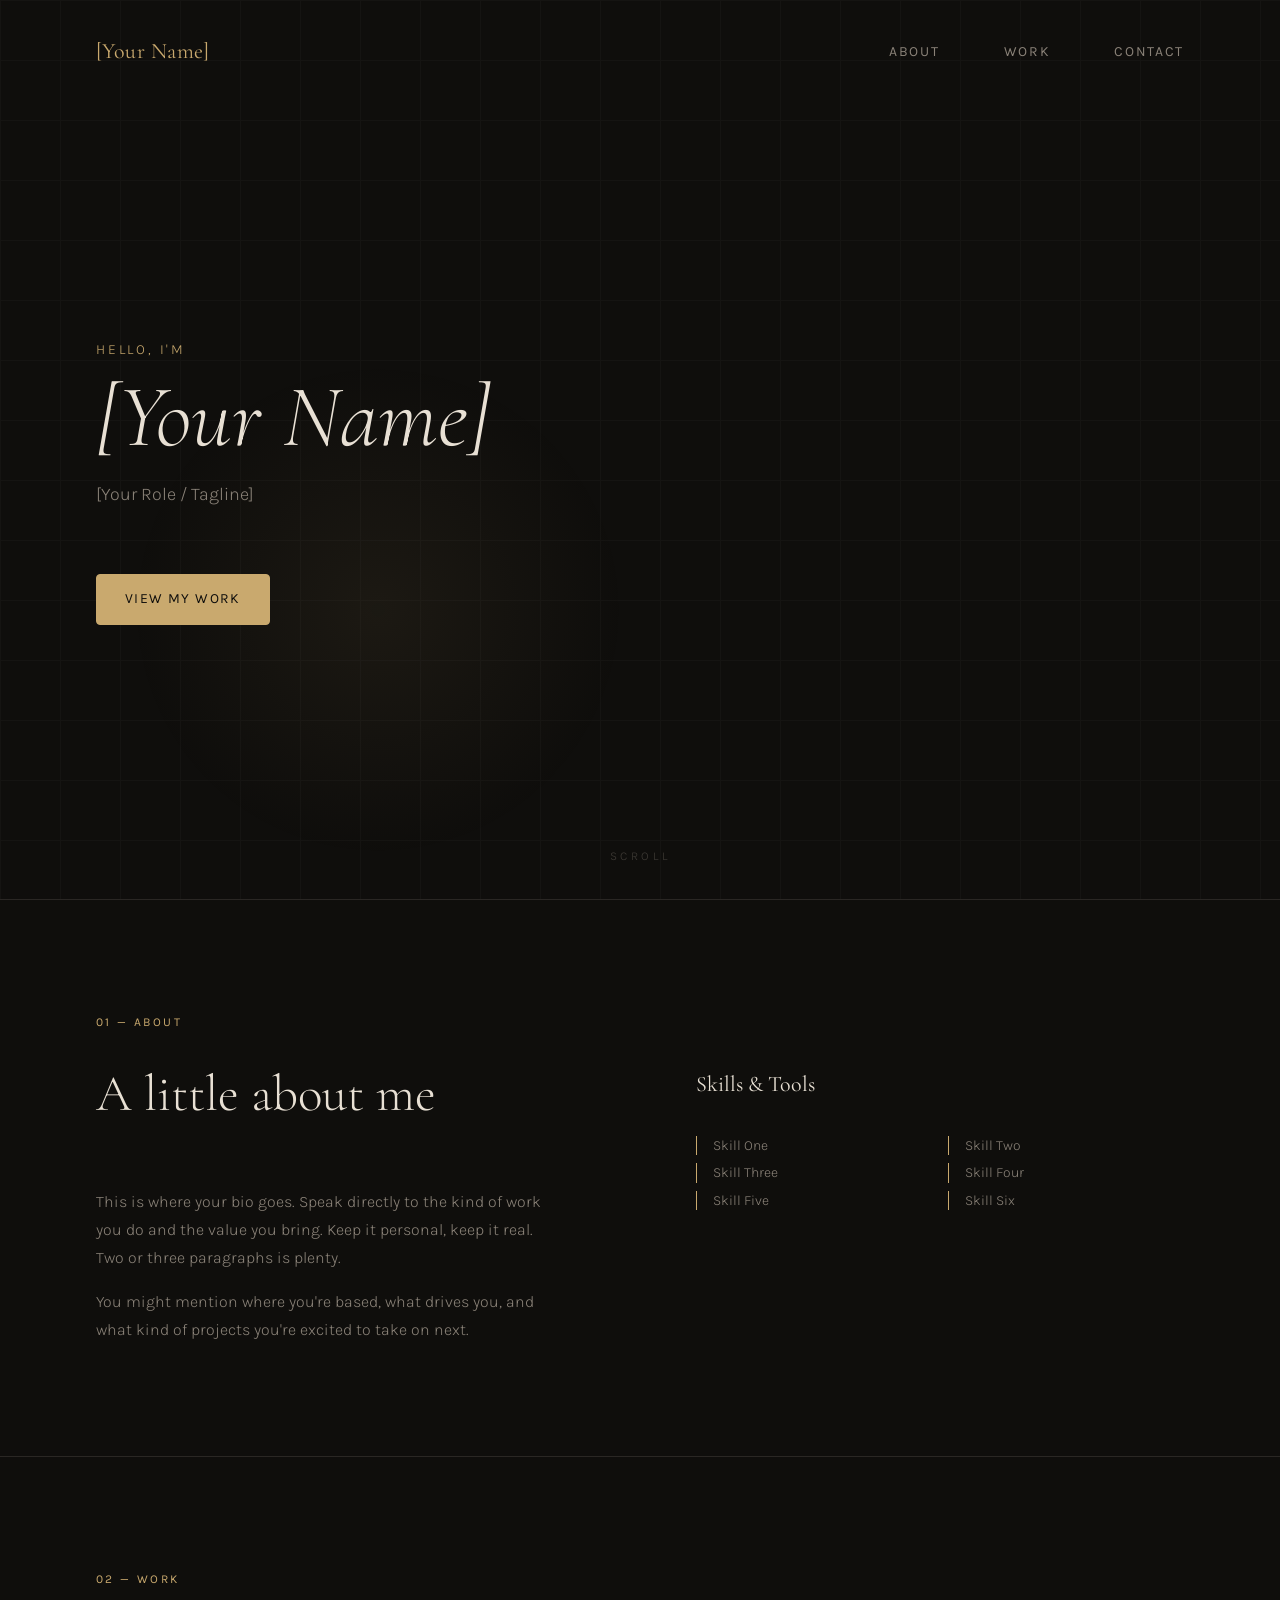
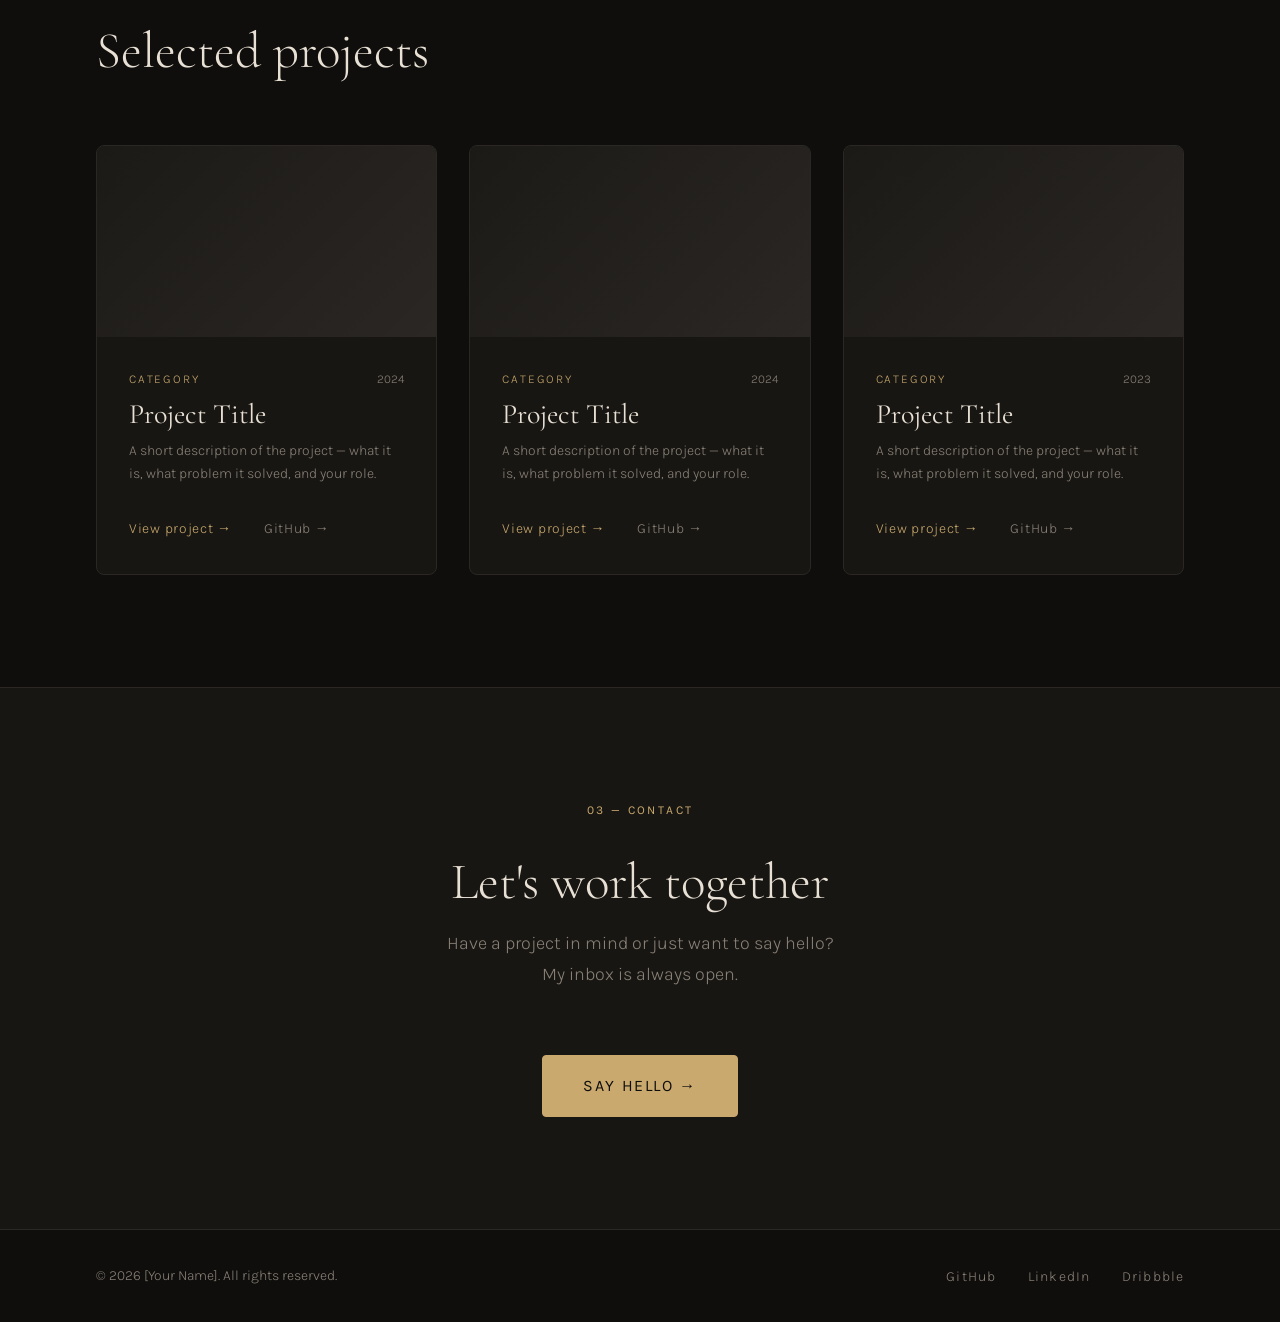
==== index.html @ 5c5981af "added pages" ====
<!DOCTYPE html>
<html lang="en">
<head>
  <meta charset="UTF-8" />
  <meta name="viewport" content="width=device-width, initial-scale=1.0" />
  <meta name="description" content="Portfolio of [Your Name] — [Your Role]" />
  <title>[Your Name] — Portfolio</title>

  <!-- Fonts -->
  <link rel="preconnect" href="https://fonts.googleapis.com" />
  <link rel="preconnect" href="https://fonts.gstatic.com" crossorigin />
  <link href="https://fonts.googleapis.com/css2?family=Cormorant+Garamond:ital,wght@0,300;0,400;0,600;1,300;1,400&family=Karla:wght@300;400;500&display=swap" rel="stylesheet" />

  <link rel="stylesheet" href="style.css" />
</head>

<body>

  <!-- ===================== NAVIGATION ===================== -->
  <header class="site-header" id="top">
    <nav class="nav container">
      <a href="#top" class="nav__logo">[Your Name]</a>
      <ul class="nav__links">
        <li><a href="#about">About</a></li>
        <li><a href="#work">Work</a></li>
        <li><a href="#contact">Contact</a></li>
      </ul>
    </nav>
  </header>

  <main>

    <!-- ===================== HERO ===================== -->
    <section class="hero" id="hero">
      <div class="container hero__inner">
        <p class="hero__eyebrow">Hello, I'm</p>
        <h1 class="hero__name">[Your Name]</h1>
        <p class="hero__role">[Your Role / Tagline]</p>
        <a href="#work" class="btn">View my work</a>
      </div>
      <div class="hero__scroll-hint" aria-hidden="true">scroll</div>
    </section>

    <!-- ===================== ABOUT ===================== -->
    <section class="section about" id="about">
      <div class="container about__inner">
        <div class="section__label">01 — About</div>
        <div class="about__content">
          <div class="about__text">
            <h2 class="section__heading">A little about me</h2>
            <p>
              This is where your bio goes. Speak directly to the kind of work you do and the value you bring.
              Keep it personal, keep it real. Two or three paragraphs is plenty.
            </p>
            <p>
              You might mention where you're based, what drives you, and what kind of projects you're
              excited to take on next.
            </p>
          </div>
          <div class="about__skills">
            <h3 class="about__skills-heading">Skills &amp; Tools</h3>
            <ul class="skills-list">
              <li>Skill One</li>
              <li>Skill Two</li>
              <li>Skill Three</li>
              <li>Skill Four</li>
              <li>Skill Five</li>
              <li>Skill Six</li>
            </ul>
          </div>
        </div>
      </div>
    </section>

    <!-- ===================== WORK ===================== -->
    <section class="section work" id="work">
      <div class="container">
        <div class="section__label">02 — Work</div>
        <h2 class="section__heading">Selected projects</h2>

        <div class="projects-grid">

          <!-- Project Card — repeat as needed -->
          <article class="project-card">
            <div class="project-card__image">
              <!-- Replace with <img src="..." alt="..." /> -->
              <div class="project-card__image-placeholder"></div>
            </div>
            <div class="project-card__body">
              <div class="project-card__meta">
                <span class="project-card__category">Category</span>
                <span class="project-card__year">2024</span>
              </div>
              <h3 class="project-card__title">Project Title</h3>
              <p class="project-card__desc">
                A short description of the project — what it is, what problem it solved, and your role.
              </p>
              <div class="project-card__links">
                <a href="#" class="project-card__link">View project →</a>
                <a href="#" class="project-card__link project-card__link--ghost">GitHub →</a>
              </div>
            </div>
          </article>

          <article class="project-card">
            <div class="project-card__image">
              <div class="project-card__image-placeholder"></div>
            </div>
            <div class="project-card__body">
              <div class="project-card__meta">
                <span class="project-card__category">Category</span>
                <span class="project-card__year">2024</span>
              </div>
              <h3 class="project-card__title">Project Title</h3>
              <p class="project-card__desc">
                A short description of the project — what it is, what problem it solved, and your role.
              </p>
              <div class="project-card__links">
                <a href="#" class="project-card__link">View project →</a>
                <a href="#" class="project-card__link project-card__link--ghost">GitHub →</a>
              </div>
            </div>
          </article>

          <article class="project-card">
            <div class="project-card__image">
              <div class="project-card__image-placeholder"></div>
            </div>
            <div class="project-card__body">
              <div class="project-card__meta">
                <span class="project-card__category">Category</span>
                <span class="project-card__year">2023</span>
              </div>
              <h3 class="project-card__title">Project Title</h3>
              <p class="project-card__desc">
                A short description of the project — what it is, what problem it solved, and your role.
              </p>
              <div class="project-card__links">
                <a href="#" class="project-card__link">View project →</a>
                <a href="#" class="project-card__link project-card__link--ghost">GitHub →</a>
              </div>
            </div>
          </article>

        </div>
      </div>
    </section>

    <!-- ===================== CONTACT ===================== -->
    <section class="section contact" id="contact">
      <div class="container contact__inner">
        <div class="section__label">03 — Contact</div>
        <h2 class="section__heading contact__heading">Let's work together</h2>
        <p class="contact__sub">
          Have a project in mind or just want to say hello?
          My inbox is always open.
        </p>
        <a href="mailto:you@example.com" class="btn btn--large">Say hello →</a>
      </div>
    </section>

  </main>

  <!-- ===================== FOOTER ===================== -->
  <footer class="footer">
    <div class="container footer__inner">
      <p class="footer__copy">© <span id="year"></span> [Your Name]. All rights reserved.</p>
      <ul class="footer__socials">
        <li><a href="#" target="_blank" rel="noopener">GitHub</a></li>
        <li><a href="#" target="_blank" rel="noopener">LinkedIn</a></li>
        <li><a href="#" target="_blank" rel="noopener">Dribbble</a></li>
      </ul>
    </div>
  </footer>

  <script>
    // Auto-update copyright year
    document.getElementById('year').textContent = new Date().getFullYear();

    // Scroll-based header shrink
    const header = document.querySelector('.site-header');
    window.addEventListener('scroll', () => {
      header.classList.toggle('site-header--scrolled', window.scrollY > 60);
    });

    // Fade-in on scroll (Intersection Observer)
    const fadeEls = document.querySelectorAll('.project-card, .about__content, .contact__inner');
    const observer = new IntersectionObserver((entries) => {
      entries.forEach(entry => {
        if (entry.isIntersecting) {
          entry.target.classList.add('is-visible');
          observer.unobserve(entry.target);
        }
      });
    }, { threshold: 0.12 });
    fadeEls.forEach(el => observer.observe(el));
  </script>

</body>
</html>
---- style.css ----
/* ============================================================
   PORTFOLIO BOILERPLATE — style.css
   Aesthetic: Editorial / Refined — Cormorant + Karla
   ============================================================ */

/* ── Design Tokens ─────────────────────────────────────────── */
:root {
  /* Colors */
  --color-bg:         #0f0e0c;
  --color-surface:    #181612;
  --color-border:     #2a2724;
  --color-text:       #e8e0d4;
  --color-muted:      #8a8278;
  --color-accent:     #c9a96e;        /* warm gold */
  --color-accent-dim: rgba(201,169,110,.15);

  /* Typography */
  --font-display:  'Cormorant Garamond', Georgia, serif;
  --font-body:     'Karla', 'Helvetica Neue', sans-serif;

  --size-xs:   0.75rem;   /*  12px */
  --size-sm:   0.875rem;  /*  14px */
  --size-base: 1rem;      /*  16px */
  --size-md:   1.125rem;  /*  18px */
  --size-lg:   1.375rem;  /*  22px */
  --size-xl:   1.75rem;   /*  28px */
  --size-2xl:  2.5rem;    /*  40px */
  --size-3xl:  3.75rem;   /*  60px */
  --size-4xl:  5.5rem;    /*  88px */

  /* Spacing */
  --space-xs:  0.5rem;
  --space-sm:  1rem;
  --space-md:  2rem;
  --space-lg:  4rem;
  --space-xl:  7rem;
  --space-2xl: 11rem;

  /* Layout */
  --container: 68rem;
  --radius:    4px;

  /* Motion */
  --ease-out:    cubic-bezier(0.16, 1, 0.3, 1);
  --transition:  0.3s var(--ease-out);
}

/* ── Reset ──────────────────────────────────────────────────── */
*, *::before, *::after { box-sizing: border-box; margin: 0; padding: 0; }

html {
  scroll-behavior: smooth;
  font-size: 16px;
}

body {
  background-color: var(--color-bg);
  color: var(--color-text);
  font-family: var(--font-body);
  font-size: var(--size-base);
  font-weight: 300;
  line-height: 1.75;
  -webkit-font-smoothing: antialiased;
}

img, video { display: block; max-width: 100%; }
a { color: inherit; text-decoration: none; }
ul, ol { list-style: none; }
button { cursor: pointer; font: inherit; border: none; background: none; }

/* ── Utility ────────────────────────────────────────────────── */
.container {
  width: min(var(--container), 100% - 3rem);
  margin-inline: auto;
}

/* ── Fade-in animation (JS adds .is-visible) ────────────────── */
.project-card,
.about__content,
.contact__inner {
  opacity: 0;
  transform: translateY(28px);
  transition: opacity 0.7s var(--ease-out), transform 0.7s var(--ease-out);
}
.project-card.is-visible,
.about__content.is-visible,
.contact__inner.is-visible {
  opacity: 1;
  transform: none;
}
.project-card:nth-child(2) { transition-delay: 0.1s; }
.project-card:nth-child(3) { transition-delay: 0.2s; }


/* ══════════════════════════════════════════════════════════════
   NAVIGATION
══════════════════════════════════════════════════════════════ */
.site-header {
  position: fixed;
  top: 0;
  left: 0;
  right: 0;
  z-index: 100;
  padding-block: var(--space-md);
  transition: padding var(--transition), background var(--transition),
              border-bottom var(--transition);
}

.site-header--scrolled {
  padding-block: var(--space-sm);
  background: rgba(15, 14, 12, 0.88);
  backdrop-filter: blur(12px);
  border-bottom: 1px solid var(--color-border);
}

.nav {
  display: flex;
  align-items: center;
  justify-content: space-between;
}

.nav__logo {
  font-family: var(--font-display);
  font-size: var(--size-lg);
  font-weight: 400;
  letter-spacing: 0.02em;
  color: var(--color-accent);
  transition: opacity var(--transition);
}
.nav__logo:hover { opacity: 0.7; }

.nav__links {
  display: flex;
  gap: var(--space-lg);
}

.nav__links a {
  font-size: var(--size-sm);
  font-weight: 400;
  letter-spacing: 0.12em;
  text-transform: uppercase;
  color: var(--color-muted);
  position: relative;
  transition: color var(--transition);
}
.nav__links a::after {
  content: '';
  position: absolute;
  bottom: -3px;
  left: 0;
  width: 0;
  height: 1px;
  background: var(--color-accent);
  transition: width var(--transition);
}
.nav__links a:hover { color: var(--color-text); }
.nav__links a:hover::after { width: 100%; }


/* ══════════════════════════════════════════════════════════════
   BUTTONS
══════════════════════════════════════════════════════════════ */
.btn {
  display: inline-block;
  padding: 0.75rem 1.75rem;
  font-family: var(--font-body);
  font-size: var(--size-sm);
  font-weight: 400;
  letter-spacing: 0.1em;
  text-transform: uppercase;
  color: var(--color-bg);
  background: var(--color-accent);
  border: 1px solid var(--color-accent);
  border-radius: var(--radius);
  transition: background var(--transition), color var(--transition),
              transform var(--transition);
}
.btn:hover {
  background: transparent;
  color: var(--color-accent);
  transform: translateY(-2px);
}

.btn--large {
  padding: 1rem 2.5rem;
  font-size: var(--size-base);
}


/* ══════════════════════════════════════════════════════════════
   SECTION SHARED STYLES
══════════════════════════════════════════════════════════════ */
.section {
  padding-block: var(--space-xl);
}

.section__label {
  font-size: var(--size-xs);
  font-weight: 400;
  letter-spacing: 0.2em;
  text-transform: uppercase;
  color: var(--color-accent);
  margin-bottom: var(--space-md);
}

.section__heading {
  font-family: var(--font-display);
  font-size: clamp(var(--size-2xl), 4vw, var(--size-3xl));
  font-weight: 300;
  line-height: 1.15;
  color: var(--color-text);
  margin-bottom: var(--space-lg);
}


/* ══════════════════════════════════════════════════════════════
   HERO
══════════════════════════════════════════════════════════════ */
.hero {
  min-height: 100dvh;
  display: flex;
  align-items: center;
  position: relative;
  padding-block: var(--space-2xl) var(--space-xl);
  border-bottom: 1px solid var(--color-border);
  overflow: hidden;
}

/* Subtle grid texture */
.hero::before {
  content: '';
  position: absolute;
  inset: 0;
  background-image:
    linear-gradient(var(--color-border) 1px, transparent 1px),
    linear-gradient(90deg, var(--color-border) 1px, transparent 1px);
  background-size: 60px 60px;
  opacity: 0.25;
  pointer-events: none;
}

/* Glow behind name */
.hero::after {
  content: '';
  position: absolute;
  top: 40%;
  left: 10%;
  width: 500px;
  height: 500px;
  background: radial-gradient(circle, rgba(201,169,110,.07) 0%, transparent 70%);
  pointer-events: none;
}

.hero__inner {
  position: relative;
  z-index: 1;
  animation: heroFadeIn 1.1s var(--ease-out) both;
}

@keyframes heroFadeIn {
  from { opacity: 0; transform: translateY(40px); }
  to   { opacity: 1; transform: none; }
}

.hero__eyebrow {
  font-size: var(--size-sm);
  letter-spacing: 0.2em;
  text-transform: uppercase;
  color: var(--color-accent);
  margin-bottom: var(--space-xs);
  animation: heroFadeIn 1s 0.1s var(--ease-out) both;
}

.hero__name {
  font-family: var(--font-display);
  font-size: clamp(var(--size-3xl), 9vw, var(--size-4xl));
  font-weight: 300;
  font-style: italic;
  line-height: 1.05;
  color: var(--color-text);
  margin-bottom: var(--space-sm);
  animation: heroFadeIn 1s 0.2s var(--ease-out) both;
}

.hero__role {
  font-size: var(--size-md);
  font-weight: 300;
  color: var(--color-muted);
  max-width: 38ch;
  margin-bottom: var(--space-lg);
  animation: heroFadeIn 1s 0.35s var(--ease-out) both;
}

.hero .btn {
  animation: heroFadeIn 1s 0.5s var(--ease-out) both;
}

.hero__scroll-hint {
  position: absolute;
  bottom: var(--space-md);
  left: 50%;
  transform: translateX(-50%);
  font-size: var(--size-xs);
  letter-spacing: 0.3em;
  text-transform: uppercase;
  color: var(--color-muted);
  animation: scrollBounce 2s 1.5s ease-in-out infinite both;
}
@keyframes scrollBounce {
  0%, 100% { opacity: 0.4; transform: translateX(-50%) translateY(0); }
  50%       { opacity: 1;   transform: translateX(-50%) translateY(6px); }
}


/* ══════════════════════════════════════════════════════════════
   ABOUT
══════════════════════════════════════════════════════════════ */
.about {
  border-bottom: 1px solid var(--color-border);
}

/*.about__inner {}*/

.about__content {
  display: grid;
  grid-template-columns: 1fr 1fr;
  gap: var(--space-lg) var(--space-xl);
  align-items: start;
}

.about__text p {
  color: var(--color-muted);
  margin-bottom: var(--space-sm);
  max-width: 52ch;
}
.about__text p:last-child { margin-bottom: 0; }

.about__skills-heading {
  font-family: var(--font-display);
  font-size: var(--size-lg);
  font-weight: 400;
  color: var(--color-text);
  margin-bottom: var(--space-md);
}

.skills-list {
  display: grid;
  grid-template-columns: 1fr 1fr;
  gap: var(--space-xs) var(--space-sm);
}

.skills-list li {
  font-size: var(--size-sm);
  color: var(--color-muted);
  padding-left: var(--space-sm);
  border-left: 1px solid var(--color-accent);
  line-height: 1.4;
}


/* ══════════════════════════════════════════════════════════════
   WORK / PROJECTS
══════════════════════════════════════════════════════════════ */
.work {
  border-bottom: 1px solid var(--color-border);
}

.projects-grid {
  display: grid;
  grid-template-columns: repeat(auto-fill, minmax(min(100%, 20rem), 1fr));
  gap: var(--space-md);
}

.project-card {
  background: var(--color-surface);
  border: 1px solid var(--color-border);
  border-radius: calc(var(--radius) * 2);
  overflow: hidden;
  transition: border-color var(--transition), transform var(--transition);
}
.project-card:hover {
  border-color: var(--color-accent);
  transform: translateY(-4px);
}

.project-card__image {
  overflow: hidden;
  aspect-ratio: 16 / 9;
}

.project-card__image img {
  width: 100%;
  height: 100%;
  object-fit: cover;
  transition: transform 0.6s var(--ease-out);
}
.project-card:hover .project-card__image img { transform: scale(1.04); }

.project-card__image-placeholder {
  width: 100%;
  height: 100%;
  background: linear-gradient(135deg, #1c1a17, #2a2724);
  display: flex;
  align-items: center;
  justify-content: center;
}

.project-card__body {
  padding: var(--space-md);
}

.project-card__meta {
  display: flex;
  justify-content: space-between;
  align-items: center;
  margin-bottom: var(--space-xs);
}

.project-card__category {
  font-size: var(--size-xs);
  letter-spacing: 0.15em;
  text-transform: uppercase;
  color: var(--color-accent);
}

.project-card__year {
  font-size: var(--size-xs);
  color: var(--color-muted);
}

.project-card__title {
  font-family: var(--font-display);
  font-size: var(--size-xl);
  font-weight: 400;
  line-height: 1.2;
  color: var(--color-text);
  margin-bottom: var(--space-xs);
}

.project-card__desc {
  font-size: var(--size-sm);
  color: var(--color-muted);
  margin-bottom: var(--space-md);
  line-height: 1.65;
}

.project-card__links {
  display: flex;
  gap: var(--space-md);
}

.project-card__link {
  font-size: var(--size-sm);
  letter-spacing: 0.05em;
  color: var(--color-accent);
  transition: opacity var(--transition);
}
.project-card__link:hover { opacity: 0.65; }

.project-card__link--ghost {
  color: var(--color-muted);
}


/* ══════════════════════════════════════════════════════════════
   CONTACT
══════════════════════════════════════════════════════════════ */
.contact {
  text-align: center;
  background: var(--color-surface);
  border-bottom: 1px solid var(--color-border);
}

/*.contact__inner {}*/

.contact__heading {
  margin-bottom: var(--space-sm);
}

.contact__sub {
  font-size: var(--size-md);
  color: var(--color-muted);
  max-width: 40ch;
  margin-inline: auto;
  margin-bottom: var(--space-lg);
}


/* ══════════════════════════════════════════════════════════════
   FOOTER
══════════════════════════════════════════════════════════════ */
.footer {
  padding-block: var(--space-md);
}

.footer__inner {
  display: flex;
  align-items: center;
  justify-content: space-between;
  gap: var(--space-md);
}

.footer__copy {
  font-size: var(--size-sm);
  color: var(--color-muted);
}

.footer__socials {
  display: flex;
  gap: var(--space-md);
}

.footer__socials a {
  font-size: var(--size-sm);
  color: var(--color-muted);
  letter-spacing: 0.08em;
  transition: color var(--transition);
}
.footer__socials a:hover { color: var(--color-accent); }


/* ══════════════════════════════════════════════════════════════
   RESPONSIVE
══════════════════════════════════════════════════════════════ */
@media (max-width: 768px) {
  :root {
    --space-xl:  4rem;
    --space-2xl: 7rem;
  }

  .nav__links { gap: var(--space-md); }

  .about__content { grid-template-columns: 1fr; }

  .footer__inner { flex-direction: column; text-align: center; }
}

@media (max-width: 480px) {
  .nav__links {
    gap: var(--space-sm);
  }
  .nav__links a { letter-spacing: 0.08em; }
  .skills-list { grid-template-columns: 1fr; }
}
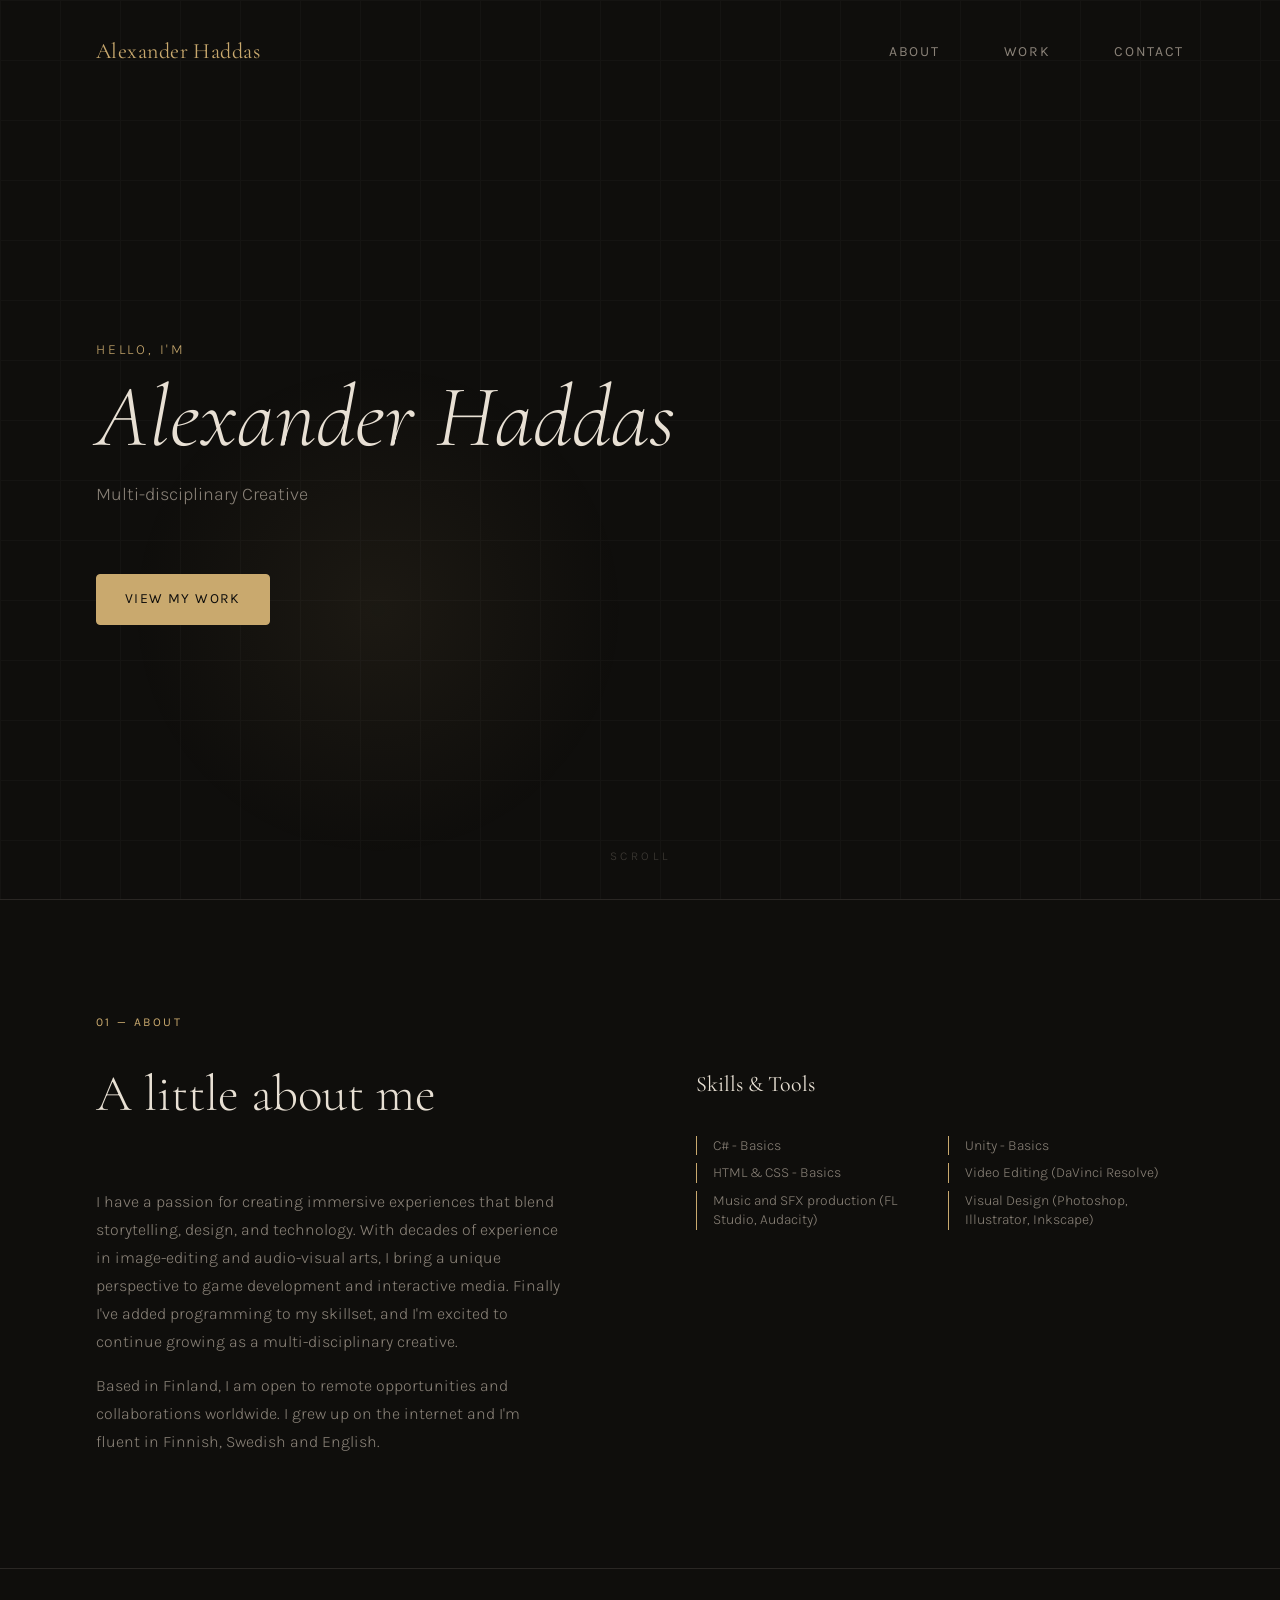
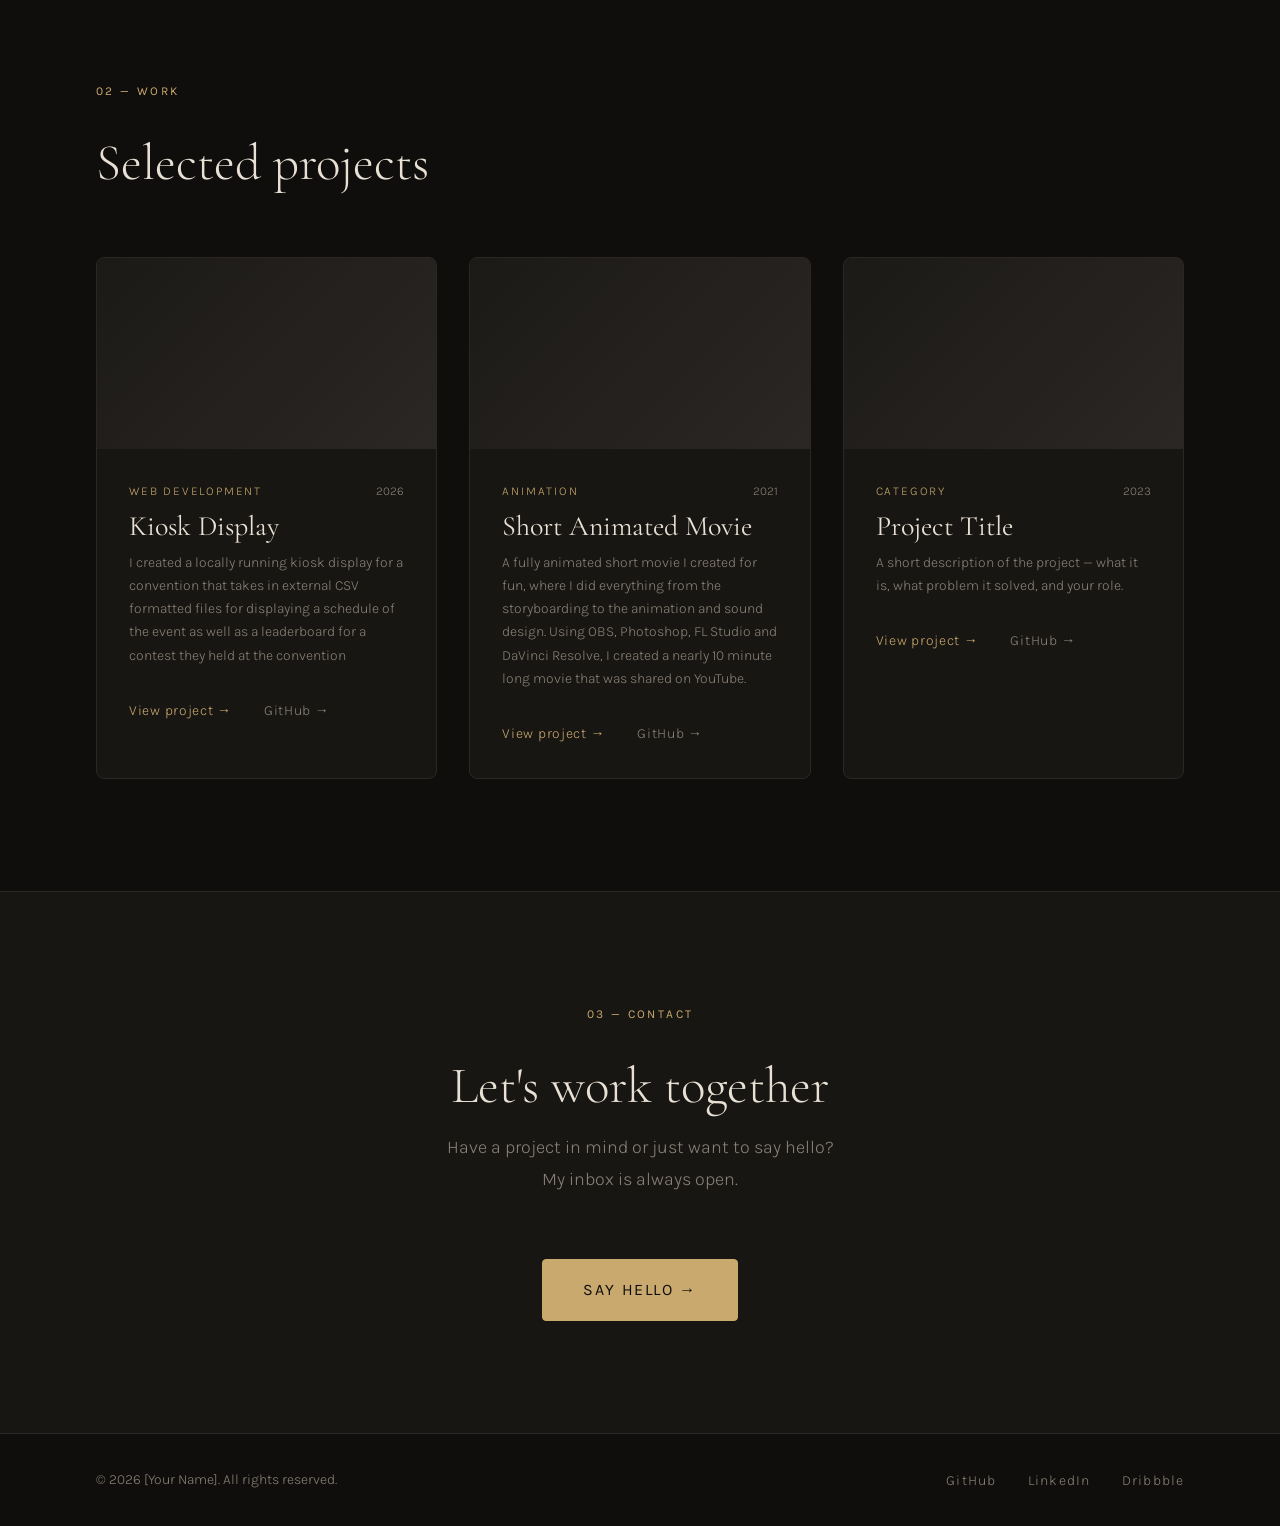
==== commit 20225dd4: "Update index.html" ====
--- a/index.html
+++ b/index.html
@@ -3,8 +3,8 @@
 <head>
   <meta charset="UTF-8" />
   <meta name="viewport" content="width=device-width, initial-scale=1.0" />
-  <meta name="description" content="Portfolio of [Your Name] — [Your Role]" />
-  <title>[Your Name] — Portfolio</title>
+  <meta name="description" content="Portfolio of Alexander Haddas" />
+  <title>Alexander Haddas — Portfolio</title>
 
   <!-- Fonts -->
   <link rel="preconnect" href="https://fonts.googleapis.com" />
@@ -19,7 +19,7 @@
   <!-- ===================== NAVIGATION ===================== -->
   <header class="site-header" id="top">
     <nav class="nav container">
-      <a href="#top" class="nav__logo">[Your Name]</a>
+      <a href="#top" class="nav__logo">Alexander Haddas</a>
       <ul class="nav__links">
         <li><a href="#about">About</a></li>
         <li><a href="#work">Work</a></li>
@@ -34,8 +34,8 @@
     <section class="hero" id="hero">
       <div class="container hero__inner">
         <p class="hero__eyebrow">Hello, I'm</p>
-        <h1 class="hero__name">[Your Name]</h1>
-        <p class="hero__role">[Your Role / Tagline]</p>
+        <h1 class="hero__name">Alexander Haddas</h1>
+        <p class="hero__role">Multi-disciplinary Creative</p>
         <a href="#work" class="btn">View my work</a>
       </div>
       <div class="hero__scroll-hint" aria-hidden="true">scroll</div>
@@ -49,23 +49,22 @@
           <div class="about__text">
             <h2 class="section__heading">A little about me</h2>
             <p>
-              This is where your bio goes. Speak directly to the kind of work you do and the value you bring.
-              Keep it personal, keep it real. Two or three paragraphs is plenty.
+              I have a passion for creating immersive experiences that blend storytelling, design, and technology.
+              With decades of experience in image-editing and audio-visual arts, I bring a unique perspective to game development and interactive media. Finally I've added programming to my skillset, and I'm excited to continue growing as a multi-disciplinary creative.
             </p>
             <p>
-              You might mention where you're based, what drives you, and what kind of projects you're
-              excited to take on next.
+              Based in Finland, I am open to remote opportunities and collaborations worldwide. I grew up on the internet and I'm fluent in Finnish, Swedish and English.
             </p>
           </div>
           <div class="about__skills">
             <h3 class="about__skills-heading">Skills &amp; Tools</h3>
             <ul class="skills-list">
-              <li>Skill One</li>
-              <li>Skill Two</li>
-              <li>Skill Three</li>
-              <li>Skill Four</li>
-              <li>Skill Five</li>
-              <li>Skill Six</li>
+              <li>C# - Basics</li>
+              <li>Unity - Basics</li>
+              <li>HTML & CSS - Basics</li>
+              <li>Video Editing (DaVinci Resolve)</li>
+              <li>Music and SFX production (FL Studio, Audacity)</li>
+              <li>Visual Design (Photoshop, Illustrator, Inkscape)</li>
             </ul>
           </div>
         </div>
@@ -88,12 +87,12 @@
             </div>
             <div class="project-card__body">
               <div class="project-card__meta">
-                <span class="project-card__category">Category</span>
-                <span class="project-card__year">2024</span>
+                <span class="project-card__category">Web Development</span>
+                <span class="project-card__year">2026</span>
               </div>
-              <h3 class="project-card__title">Project Title</h3>
+              <h3 class="project-card__title">Kiosk Display</h3>
               <p class="project-card__desc">
-                A short description of the project — what it is, what problem it solved, and your role.
+                I created a locally running kiosk display for a convention that takes in external CSV formatted files for displaying a schedule of the event as well as a leaderboard for a contest they held at the convention
               </p>
               <div class="project-card__links">
                 <a href="#" class="project-card__link">View project →</a>
@@ -108,15 +107,15 @@
             </div>
             <div class="project-card__body">
               <div class="project-card__meta">
-                <span class="project-card__category">Category</span>
-                <span class="project-card__year">2024</span>
+                <span class="project-card__category">Animation</span>
+                <span class="project-card__year">2021</span>
               </div>
-              <h3 class="project-card__title">Project Title</h3>
+              <h3 class="project-card__title">Short Animated Movie</h3>
               <p class="project-card__desc">
-                A short description of the project — what it is, what problem it solved, and your role.
+                A fully animated short movie I created for fun, where I did everything from the storyboarding to the animation and sound design. Using OBS, Photoshop, FL Studio and DaVinci Resolve, I created a nearly 10 minute long movie that was shared on YouTube.
               </p>
               <div class="project-card__links">
-                <a href="#" class="project-card__link">View project →</a>
+                <a href="https://www.youtube.com/watch?v=HZhfzkTmgG0" class="project-card__link">View project →</a>
                 <a href="#" class="project-card__link project-card__link--ghost">GitHub →</a>
               </div>
             </div>
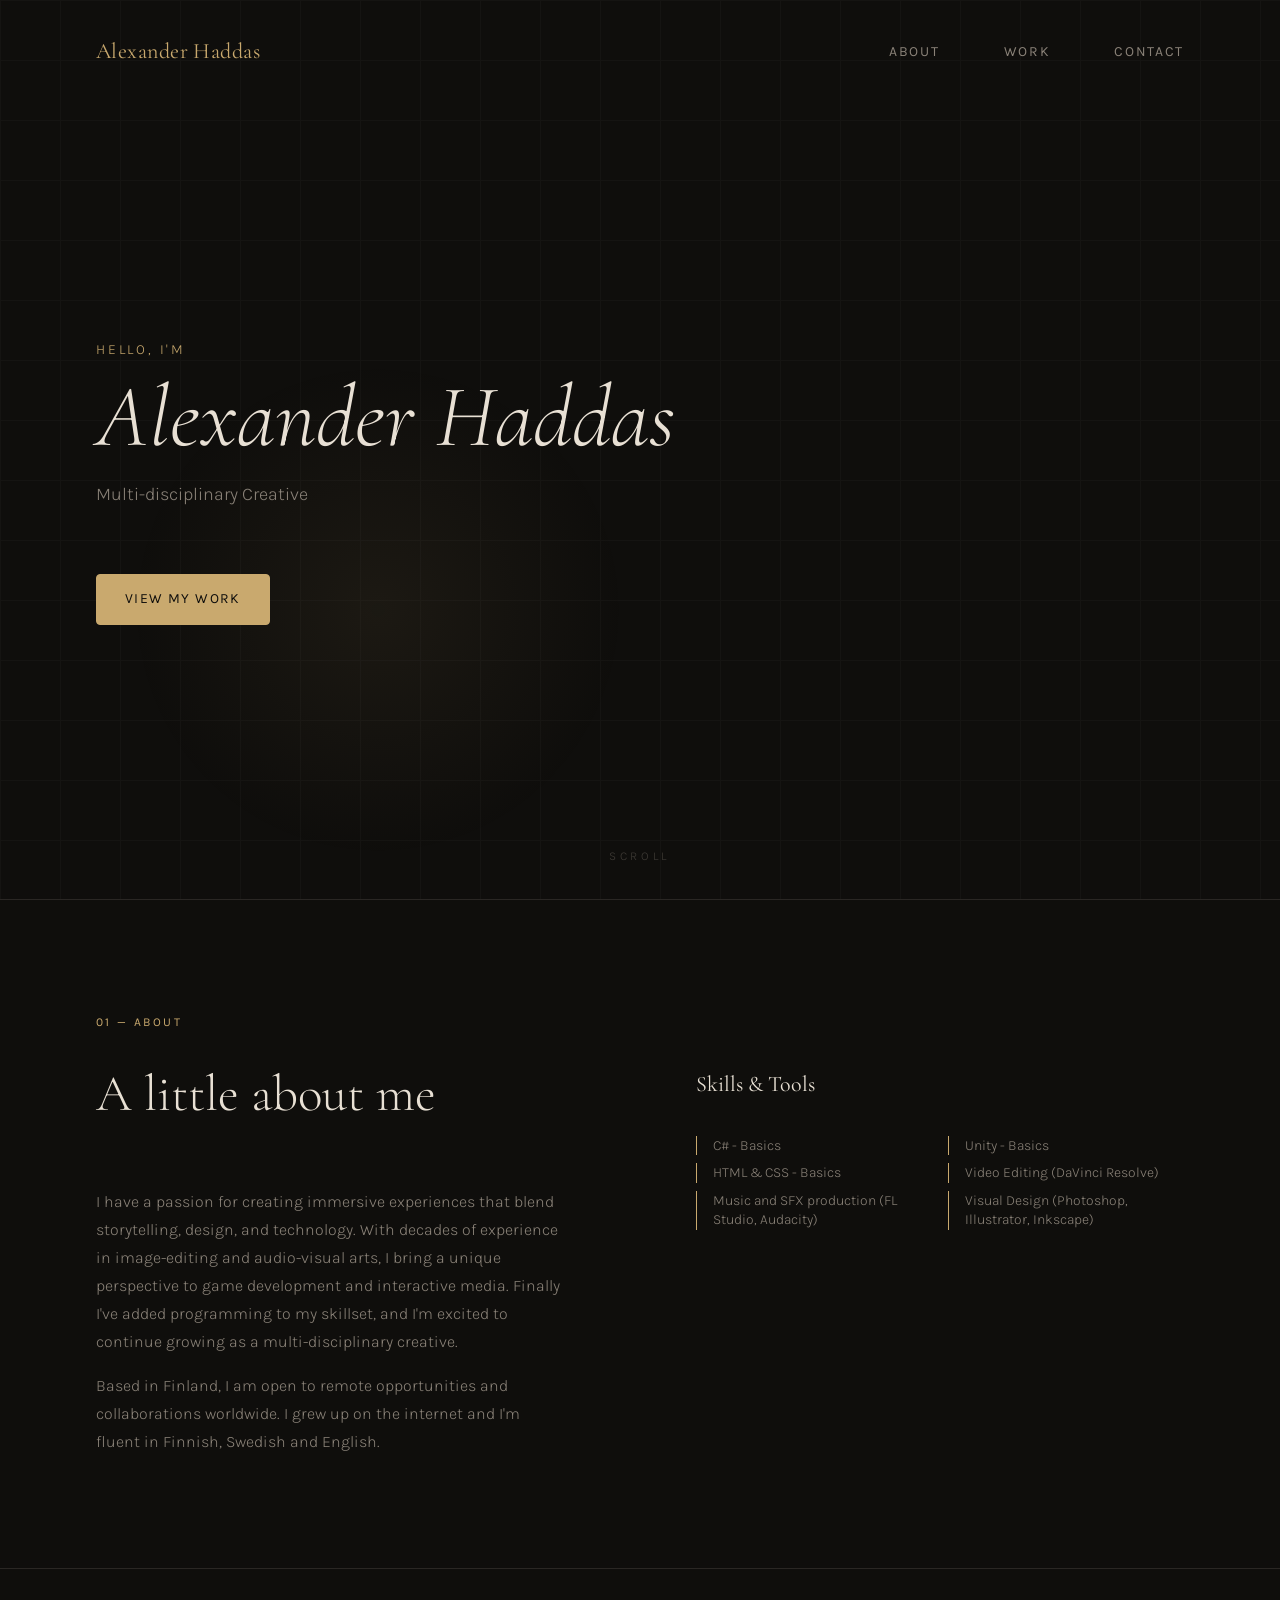
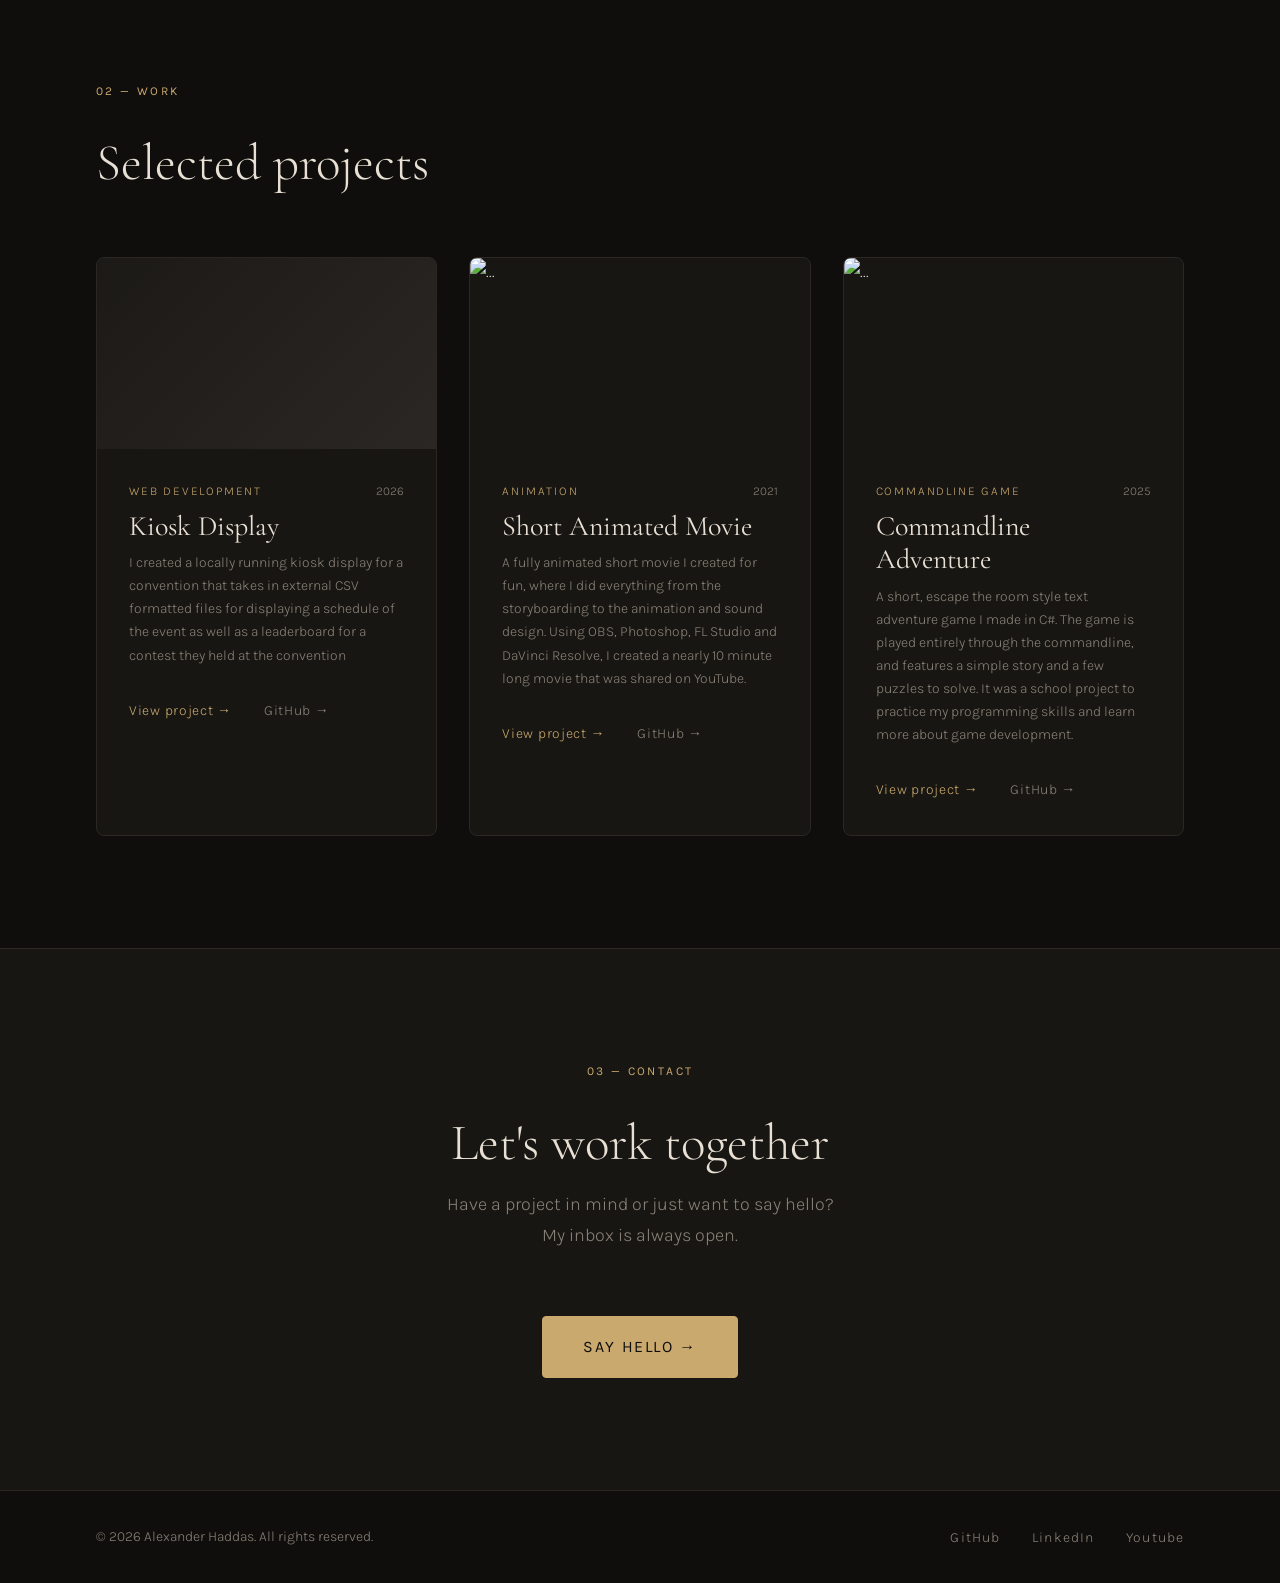
==== commit 173a40b8: "Edited the portfolio page" ====
--- a/index.html
+++ b/index.html
@@ -82,7 +82,7 @@
           <!-- Project Card — repeat as needed -->
           <article class="project-card">
             <div class="project-card__image">
-              <!-- Replace with <img src="..." alt="..." /> -->
+              
               <div class="project-card__image-placeholder"></div>
             </div>
             <div class="project-card__body">
@@ -103,7 +103,7 @@
 
           <article class="project-card">
             <div class="project-card__image">
-              <div class="project-card__image-placeholder"></div>
+                            <img src="https://i9.ytimg.com/vi/HZhfzkTmgG0/mqdefault.jpg?sqp=CPTIqs0G-oaymwEmCMACELQB8quKqQMa8AEB-AHUBoAC4AOKAgwIABABGGsgayhrMA8=&rs=AOn4CLANQpvwF3Ui4s--432vn-ABw7eElA" alt="..." />
             </div>
             <div class="project-card__body">
               <div class="project-card__meta">
@@ -123,16 +123,16 @@
 
           <article class="project-card">
             <div class="project-card__image">
-              <div class="project-card__image-placeholder"></div>
+              <img src="https://upload.wikimedia.org/wikipedia/commons/b/bf/Version_7_UNIX_SIMH_PDP11_Kernels_Shell.png" alt="..." />
             </div>
             <div class="project-card__body">
               <div class="project-card__meta">
-                <span class="project-card__category">Category</span>
-                <span class="project-card__year">2023</span>
+                <span class="project-card__category">Commandline game</span>
+                <span class="project-card__year">2025</span>
               </div>
-              <h3 class="project-card__title">Project Title</h3>
+              <h3 class="project-card__title">Commandline Adventure</h3>
               <p class="project-card__desc">
-                A short description of the project — what it is, what problem it solved, and your role.
+                A short, escape the room style text adventure game I made in C#. The game is played entirely through the commandline, and features a simple story and a few puzzles to solve. It was a school project to practice my programming skills and learn more about game development.
               </p>
               <div class="project-card__links">
                 <a href="#" class="project-card__link">View project →</a>
@@ -154,7 +154,7 @@
           Have a project in mind or just want to say hello?
           My inbox is always open.
         </p>
-        <a href="mailto:you@example.com" class="btn btn--large">Say hello →</a>
+        <a href="mailto:alexander.haddas@gmail.com" class="btn btn--large">Say hello →</a>
       </div>
     </section>
 
@@ -163,11 +163,11 @@
   <!-- ===================== FOOTER ===================== -->
   <footer class="footer">
     <div class="container footer__inner">
-      <p class="footer__copy">© <span id="year"></span> [Your Name]. All rights reserved.</p>
+      <p class="footer__copy">© <span id="year"></span> Alexander Haddas. All rights reserved.</p>
       <ul class="footer__socials">
-        <li><a href="#" target="_blank" rel="noopener">GitHub</a></li>
-        <li><a href="#" target="_blank" rel="noopener">LinkedIn</a></li>
-        <li><a href="#" target="_blank" rel="noopener">Dribbble</a></li>
+        <li><a href="https://github.com/ahaddas" target="_blank" rel="noopener">GitHub</a></li>
+        <li><a href="https://fi.linkedin.com/in/alexander-haddas-b6a63192" target="_blank" rel="noopener">LinkedIn</a></li>
+        <li><a href="https://www.youtube.com/channel/UCr_z9w1XRNCm-na3czfsJdA" target="_blank" rel="noopener">Youtube</a></li>
       </ul>
     </div>
   </footer>
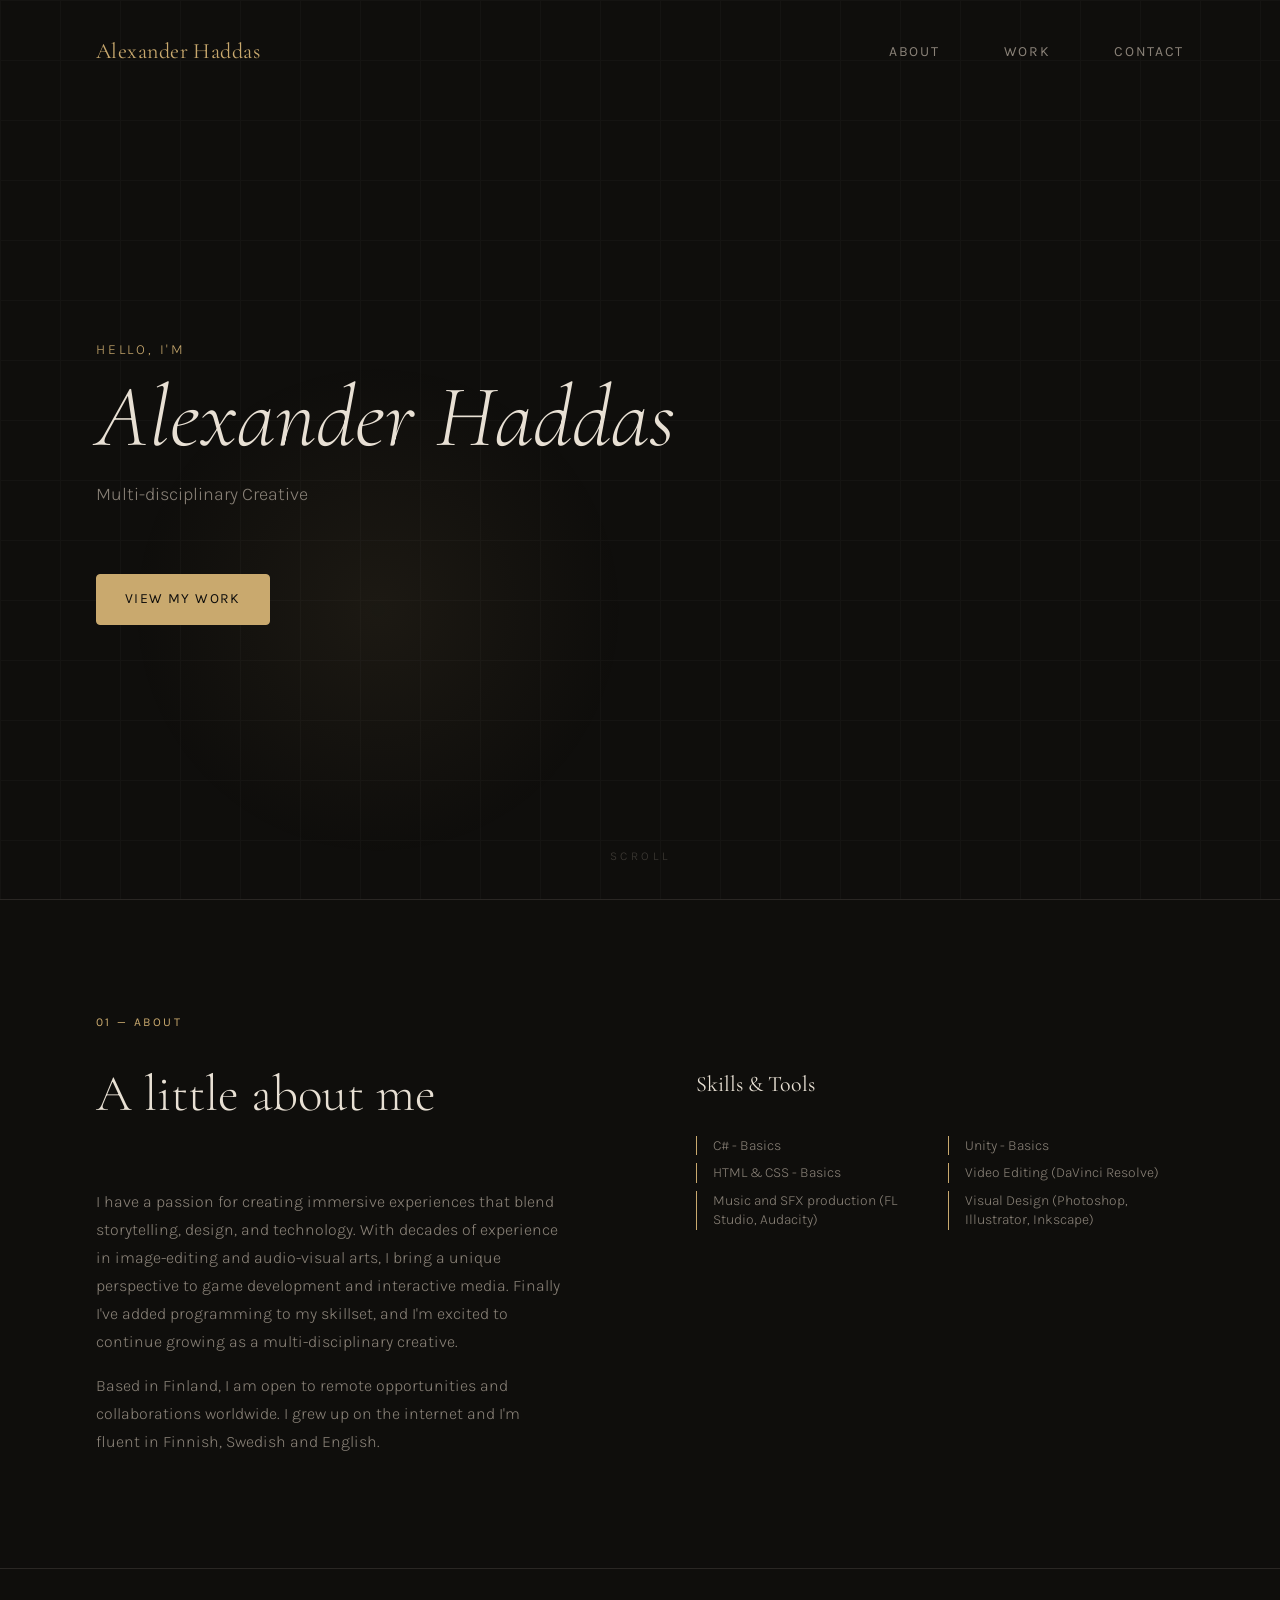
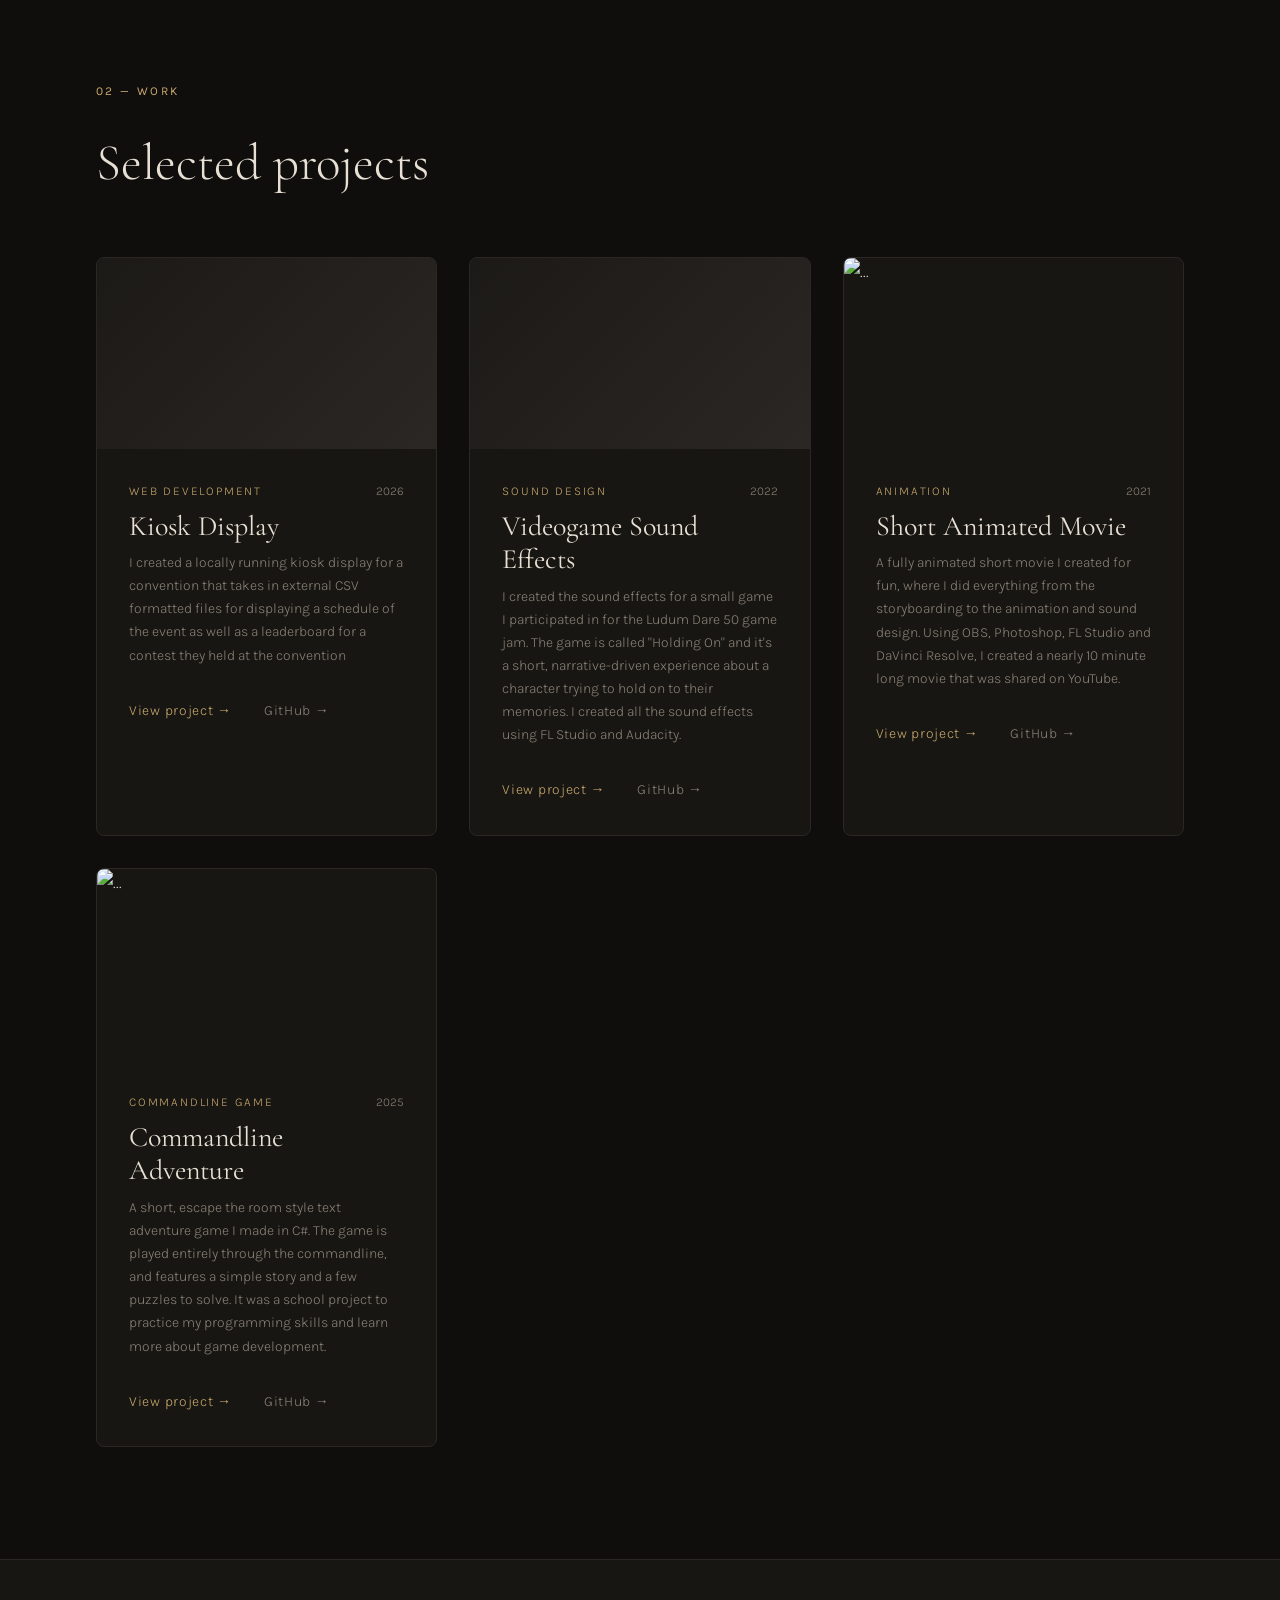
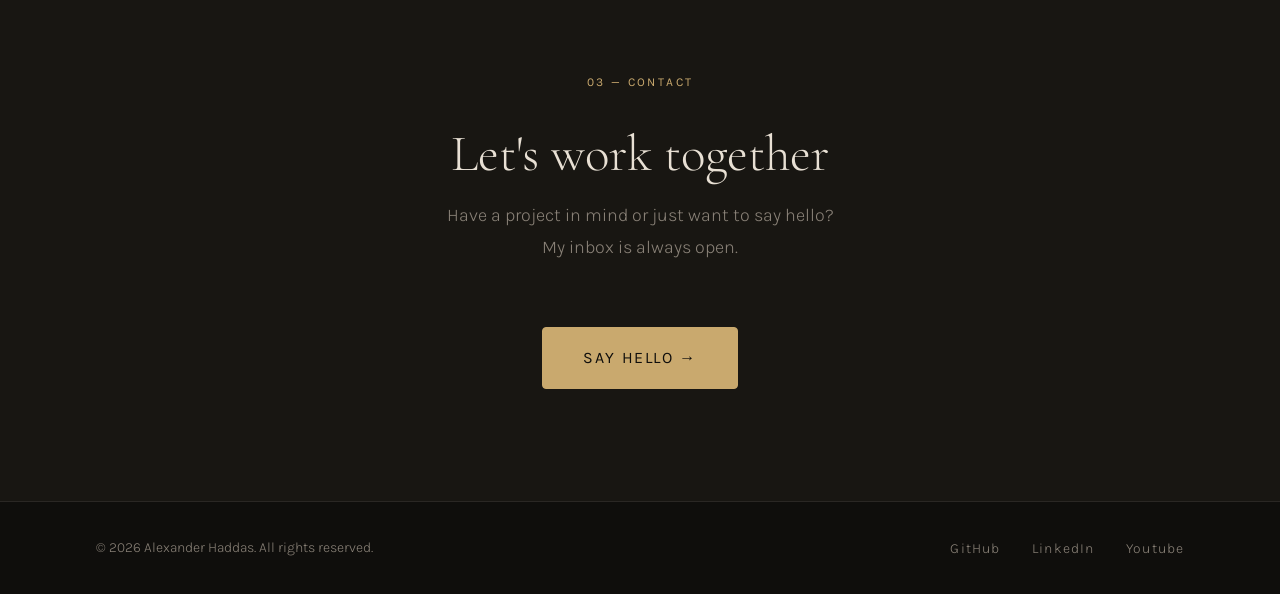
==== commit ac487f42: "updated portfolio" ====
--- a/index.html
+++ b/index.html
@@ -103,6 +103,27 @@
 
           <article class="project-card">
             <div class="project-card__image">
+              
+              <div class="project-card__image-placeholder"></div>
+            </div>
+            <div class="project-card__body">
+              <div class="project-card__meta">
+                <span class="project-card__category">Sound Design</span>
+                <span class="project-card__year">2022</span>
+              </div>
+              <h3 class="project-card__title">Videogame Sound Effects</h3>
+              <p class="project-card__desc">
+                I created the sound effects for a small game I participated in for the Ludum Dare 50 game jam. The game is called "Holding On" and it's a short, narrative-driven experience about a character trying to hold on to their memories. I created all the sound effects using FL Studio and Audacity.
+              </p>
+              <div class="project-card__links">
+                <a href="https://ldjam.com/events/ludum-dare/50/holding-on-1" class="project-card__link">View project →</a>
+                <a href="#" class="project-card__link project-card__link--ghost">GitHub →</a>
+              </div>
+            </div>
+          </article>
+
+          <article class="project-card">
+            <div class="project-card__image">
                             <img src="https://i9.ytimg.com/vi/HZhfzkTmgG0/mqdefault.jpg?sqp=CPTIqs0G-oaymwEmCMACELQB8quKqQMa8AEB-AHUBoAC4AOKAgwIABABGGsgayhrMA8=&rs=AOn4CLANQpvwF3Ui4s--432vn-ABw7eElA" alt="..." />
             </div>
             <div class="project-card__body">
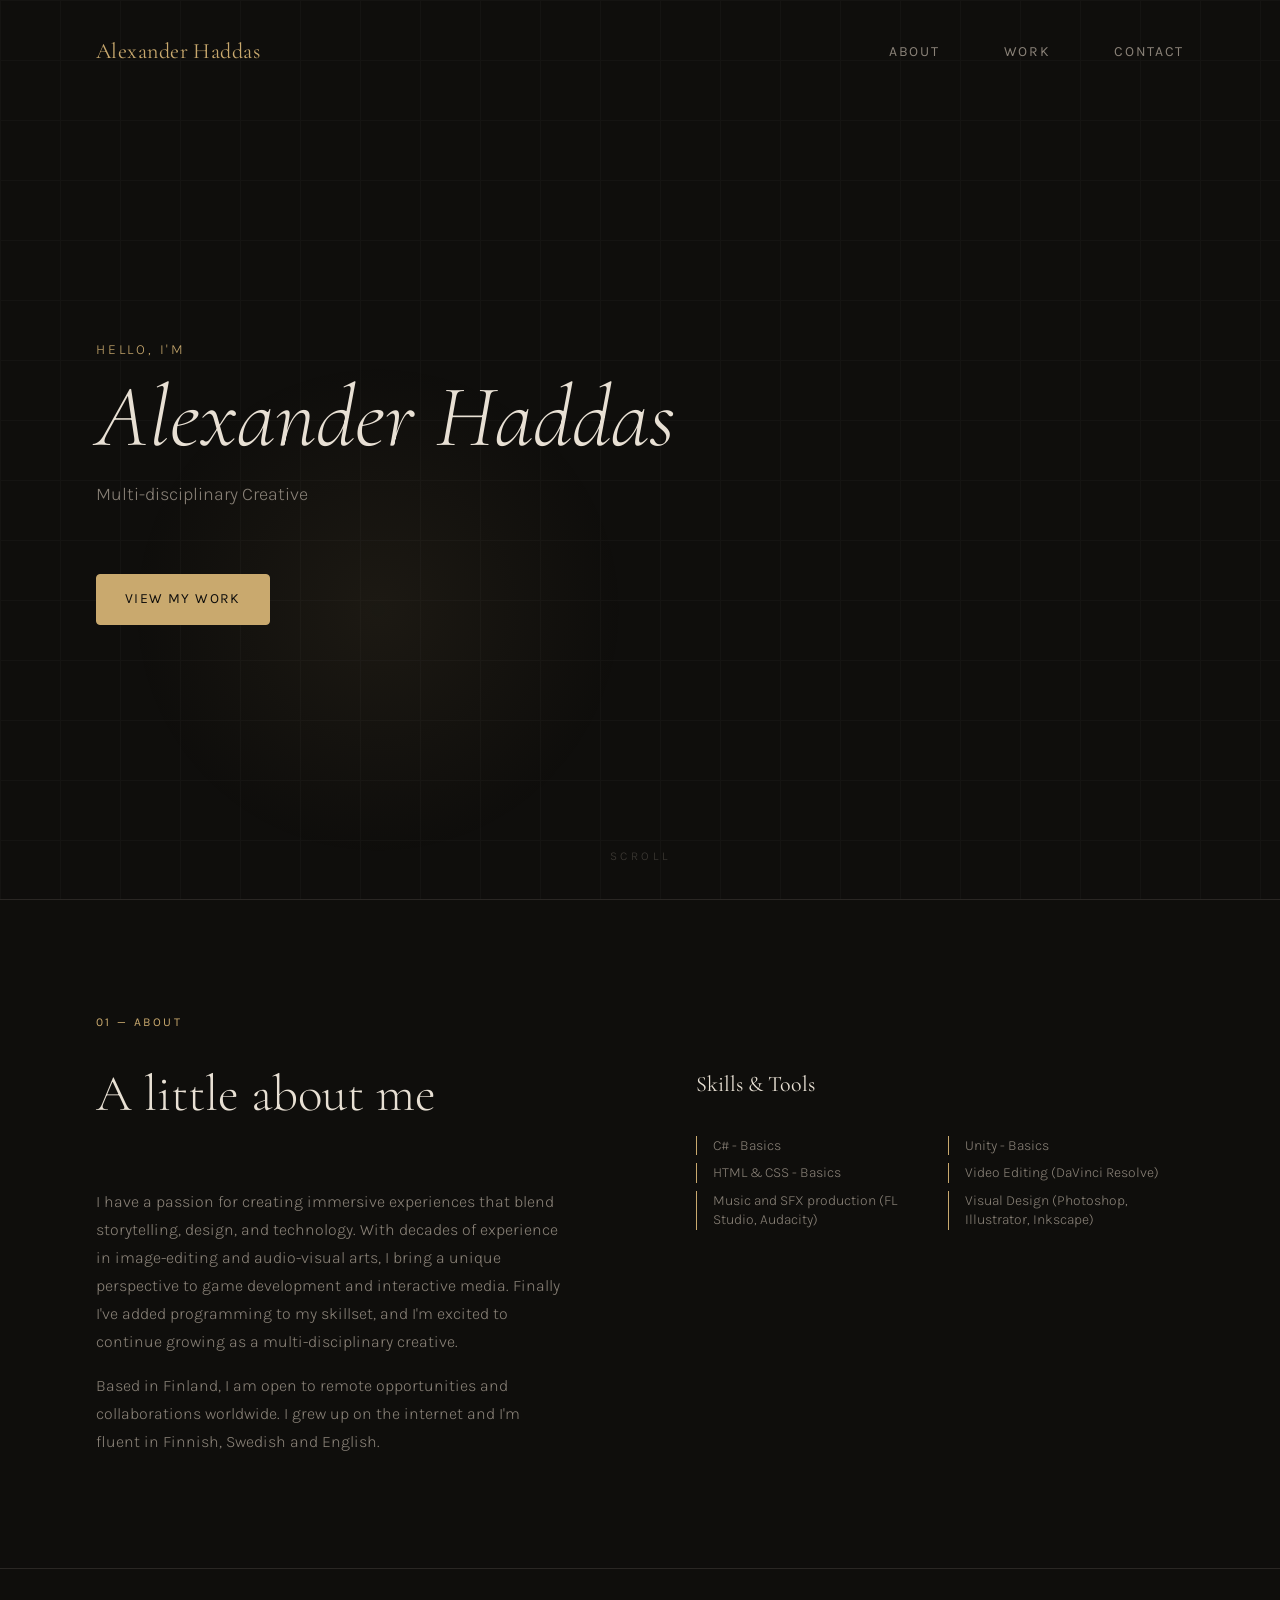
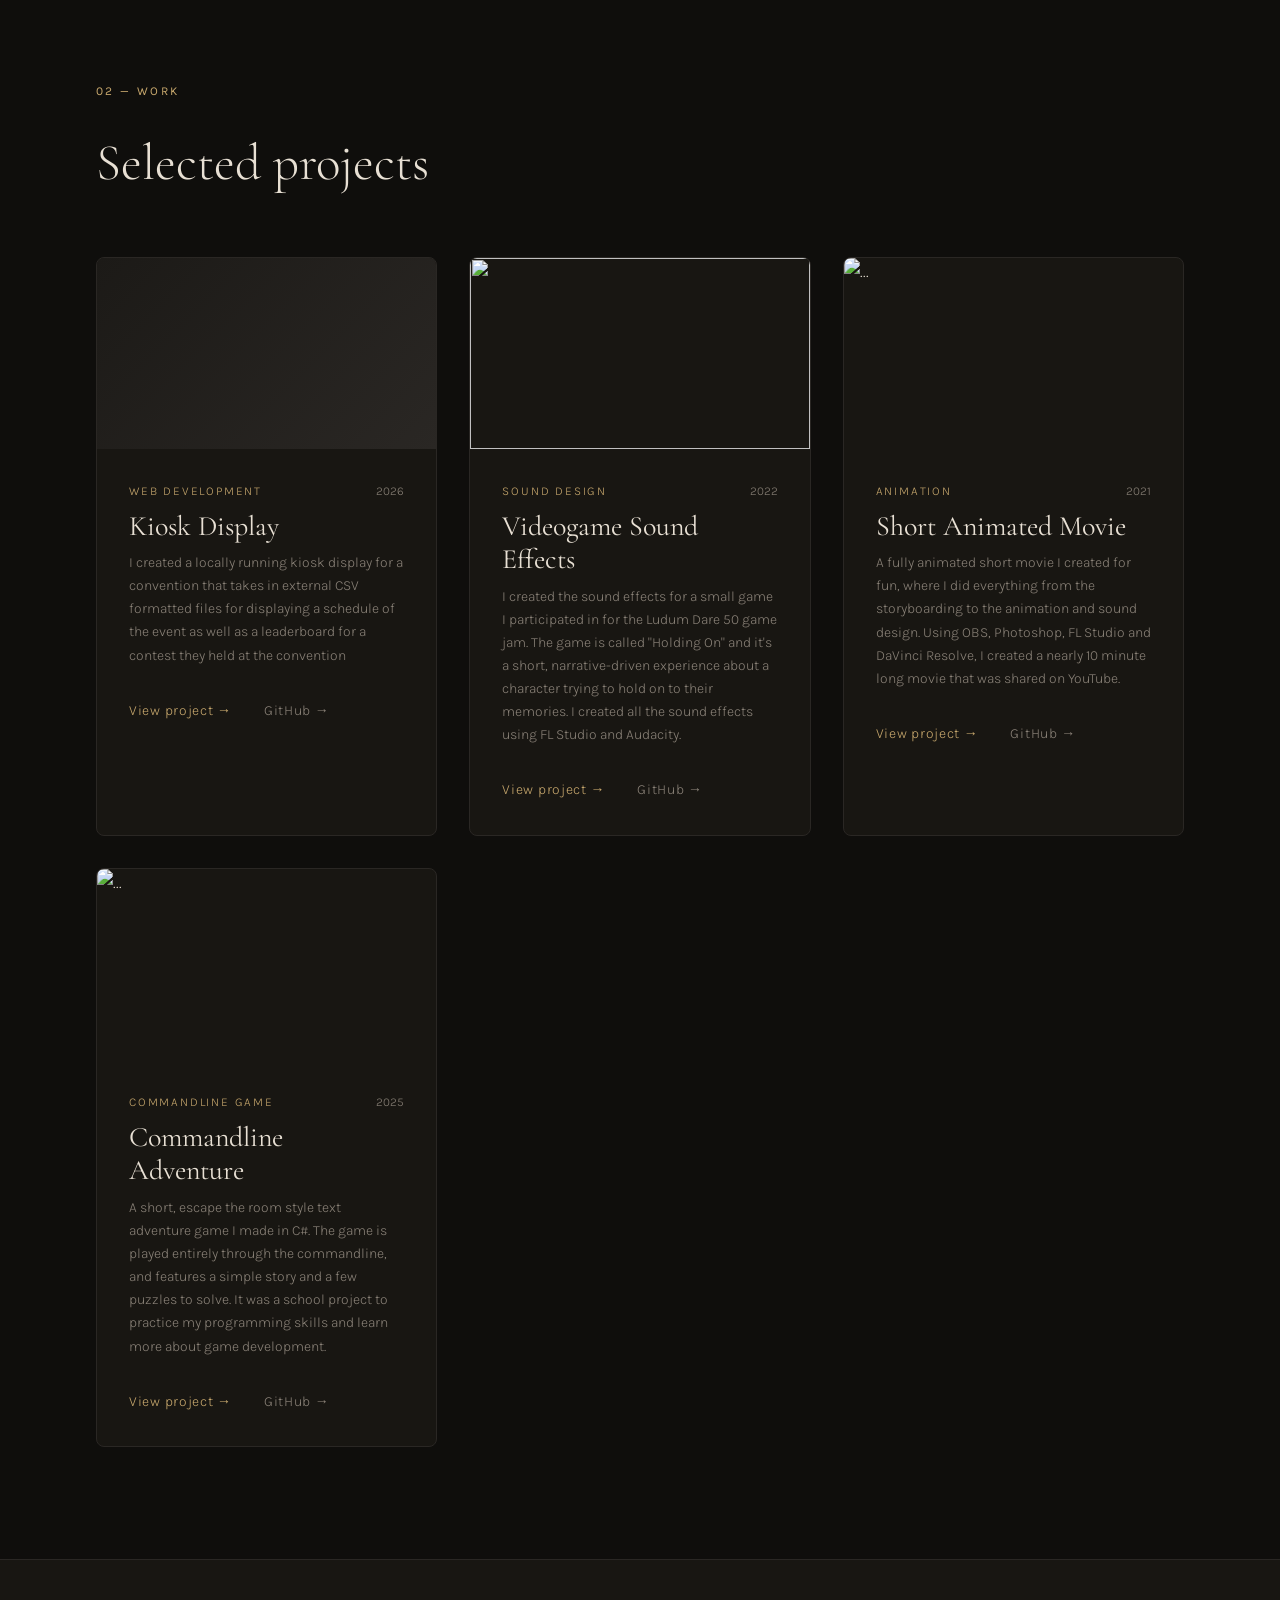
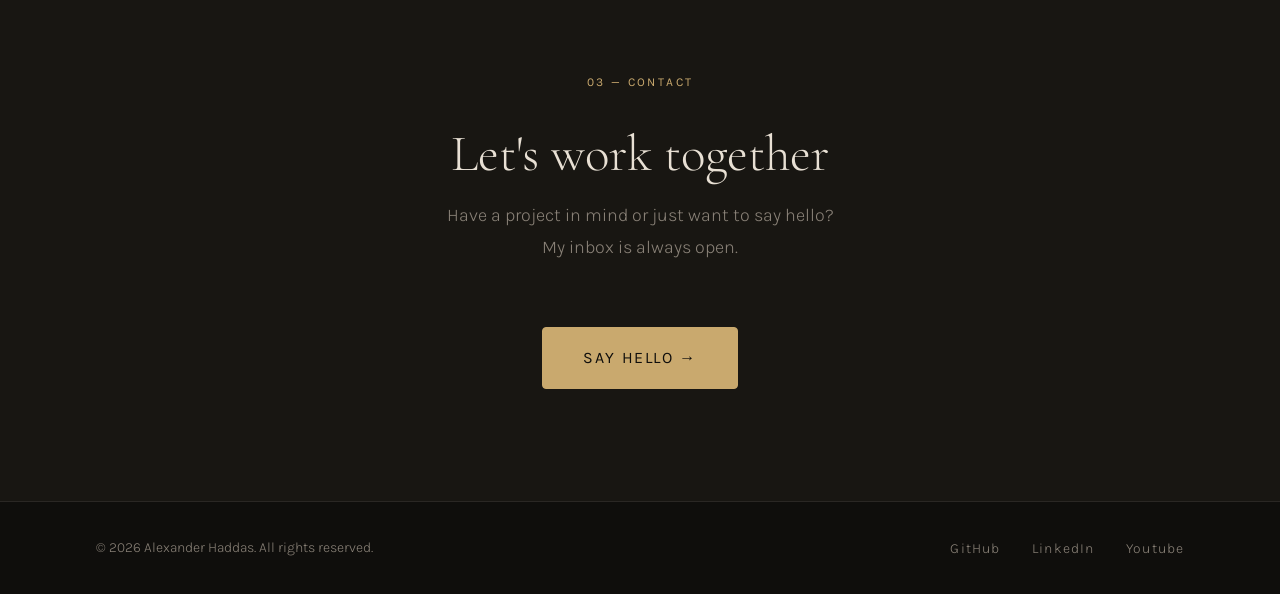
==== commit 8f246231: "updated portfolio projects more" ====
--- a/index.html
+++ b/index.html
@@ -104,7 +104,7 @@
           <article class="project-card">
             <div class="project-card__image">
               
-              <div class="project-card__image-placeholder"></div>
+              <img src="https://static.jam.host/raw/225/e/z/4c50d.png">
             </div>
             <div class="project-card__body">
               <div class="project-card__meta">
